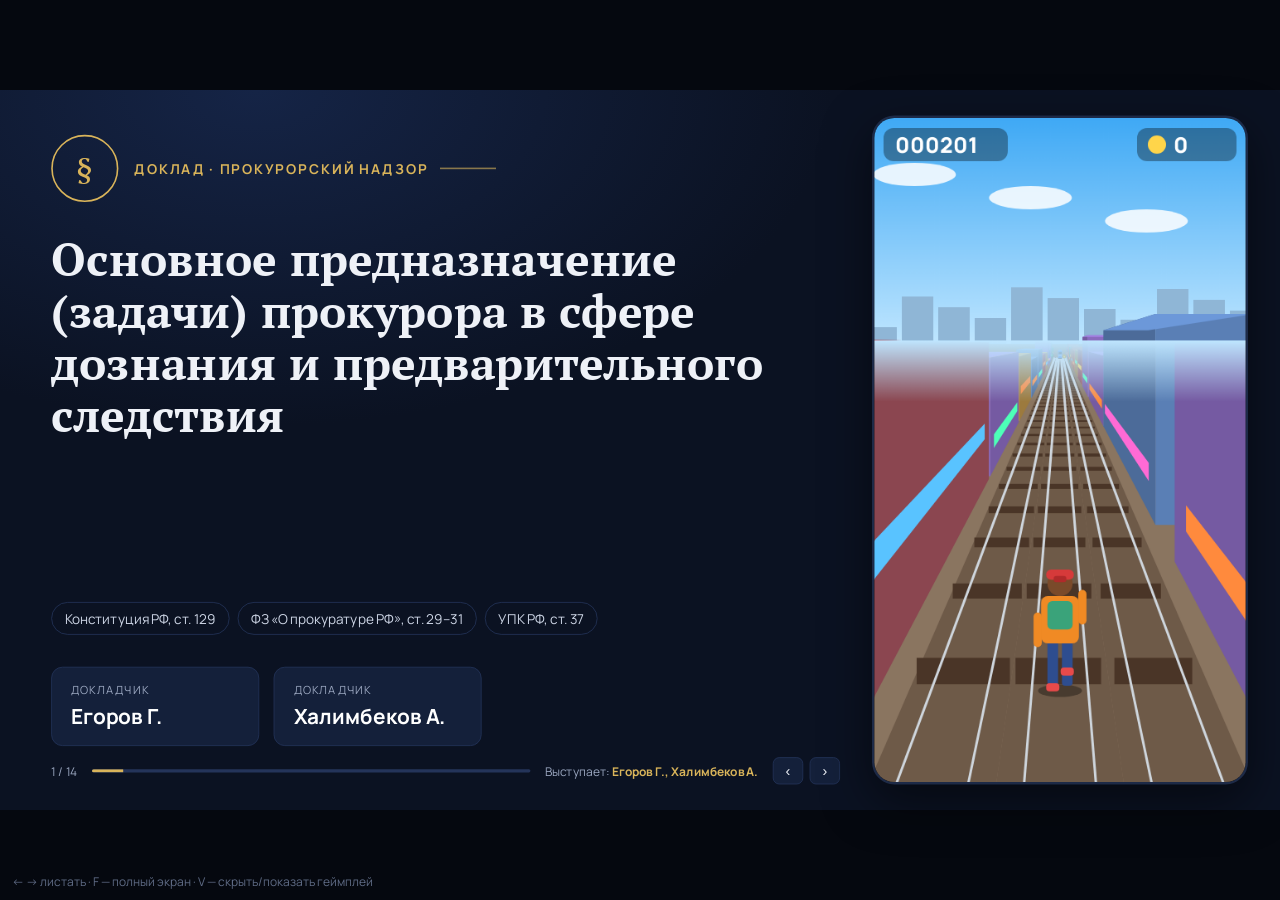
==== index.html @ 5204ffc3 "Презентация: задачи прокурора в сфере дознания и предварительного следствия 14 слайдов с непрерывной" ====
<!doctype html>
<html lang="ru">
<head>
<meta charset="utf-8">
<meta name="viewport" content="width=device-width, initial-scale=1">
<title>Прокурор в досудебном производстве</title>
<link rel="preconnect" href="https://fonts.googleapis.com">
<link rel="preconnect" href="https://fonts.gstatic.com" crossorigin>
<link href="https://fonts.googleapis.com/css2?family=Manrope:wght@400;500;600;700;800&family=PT+Serif:wght@700&display=swap" rel="stylesheet">
<style>
:root{
  --bg:#0b1222; --bg2:#101a30; --panel:#14203a; --line:#24345a;
  --text:#eef1f7; --muted:#9aa6bf; --gold:#d9b45a; --gold-soft:rgba(217,180,90,.14);
  --blue:#6b9bff; --red:#ef7a7a; --green:#6fcf97;
  --sans:"Manrope","Segoe UI",Roboto,Arial,sans-serif; --serif:"PT Serif",Georgia,serif;
}
*{box-sizing:border-box;margin:0;padding:0}
html,body{height:100%;background:#05080f;color:var(--text);font-family:var(--sans);overflow:hidden}

/* Сцена фиксированного размера 1600×900, масштабируется под экран */
#stage{position:absolute;left:50%;top:50%;width:1600px;height:900px;transform-origin:center;
  background:radial-gradient(1200px 700px at 20% 0%,#152446 0%,var(--bg) 60%);display:grid;
  grid-template-columns:1fr 470px;gap:40px;padding:32px 40px 32px 64px}
#stage.nogame{grid-template-columns:1fr 0}
#stage.nogame #gamebox{display:none}

/* ---------- Рабочая область слайда ---------- */
#deck{position:relative;min-width:0;display:flex;flex-direction:column}
.slides{position:relative;flex:1}
.slide{position:absolute;inset:0;display:flex;flex-direction:column;opacity:0;visibility:hidden;
  transform:translateY(14px);transition:opacity .35s ease,transform .35s ease,visibility .35s}
.slide.active{opacity:1;visibility:visible;transform:none}
.kicker{font-size:17px;font-weight:700;letter-spacing:.14em;text-transform:uppercase;color:var(--gold);
  display:flex;align-items:center;gap:14px;margin-top:12px}
.kicker::after{content:"";height:2px;width:70px;background:var(--gold);opacity:.6}
h1{font-family:var(--serif);font-size:48px;line-height:1.12;margin:14px 0 26px;max-width:960px}
h2{font-size:24px;font-weight:800;margin-bottom:10px}
.lead{font-size:24px;line-height:1.45;color:#d6dcea;max-width:940px}
.muted{color:var(--muted)}
b,strong{color:#fff}
.gold{color:var(--gold)}
.body{flex:1;display:flex;flex-direction:column;gap:20px;min-height:0}

ul.list{list-style:none;display:flex;flex-direction:column;gap:14px}
ul.list li{font-size:23px;line-height:1.4;padding-left:34px;position:relative}
ul.list li::before{content:"";position:absolute;left:4px;top:.55em;width:12px;height:12px;border-radius:3px;background:var(--gold);transform:rotate(45deg)}

.cards{display:grid;gap:16px}
.c2{grid-template-columns:1fr 1fr}.c3{grid-template-columns:repeat(3,1fr)}
.card{background:var(--panel);border:1px solid var(--line);border-radius:14px;padding:20px 22px;position:relative}
.card p{font-size:19px;line-height:1.42;color:#d3d9e6}
.card h2{font-size:21px;line-height:1.25;margin-bottom:8px}
.num{font-family:var(--serif);font-size:30px;color:var(--gold);line-height:1;margin-bottom:8px}
.ref{display:inline-block;font-size:14px;font-weight:700;color:var(--gold);background:var(--gold-soft);
  border-radius:6px;padding:3px 8px;margin-top:10px;letter-spacing:.02em}

.quote{border-left:4px solid var(--gold);background:linear-gradient(90deg,var(--gold-soft),transparent);
  padding:22px 28px;border-radius:0 14px 14px 0;font-size:24px;line-height:1.5;font-family:var(--serif);font-weight:700}
.quote .src{display:block;font-family:var(--sans);font-weight:600;font-size:16px;color:var(--gold);margin-top:10px}
.mark{background:rgba(217,180,90,.25);padding:0 4px;border-radius:4px}

table.cmp{width:100%;border-collapse:separate;border-spacing:0;font-size:18px;line-height:1.3}
table.cmp th{text-align:left;font-size:15px;letter-spacing:.08em;text-transform:uppercase;color:var(--muted);padding:0 14px 10px}
table.cmp td{padding:11px 14px;border-top:1px solid var(--line);vertical-align:top}
table.cmp td:first-child{font-weight:700;width:32%}
.y{color:var(--green);font-weight:800}.n{color:var(--red);font-weight:800}
.small{font-size:14px;color:var(--muted)}

.flow{display:flex;align-items:stretch;gap:10px}
.flow .step{flex:1;background:var(--panel);border:1px solid var(--line);border-radius:12px;padding:16px;font-size:18px;line-height:1.35}
.flow .arr{align-self:center;color:var(--gold);font-size:26px}

.plan{display:grid;grid-template-columns:1fr 1fr;gap:12px 28px;counter-reset:p}
.plan div{font-size:22px;padding:14px 18px;background:var(--panel);border-radius:12px;border:1px solid var(--line);display:flex;gap:14px;align-items:center}
.plan div::before{counter-increment:p;content:counter(p,decimal-leading-zero);font-family:var(--serif);color:var(--gold);font-size:24px}
.who{font-size:13px;font-weight:700;color:var(--muted);margin-left:auto;white-space:nowrap}

/* Титул */
.title-slide h1{font-size:58px;margin-top:40px}
.speakers{display:flex;gap:18px;margin-top:10px}
.speaker{background:var(--panel);border:1px solid var(--line);border-radius:14px;padding:18px 24px;min-width:260px}
.speaker span{display:block;font-size:14px;letter-spacing:.1em;text-transform:uppercase;color:var(--muted);margin-bottom:6px}
.speaker b{font-size:26px}
.chips{display:flex;flex-wrap:wrap;gap:10px}
.chip{border:1px solid var(--line);border-radius:999px;padding:8px 16px;font-size:17px;color:#cdd5e5}
.emblem{width:84px;height:84px;border-radius:50%;border:2px solid var(--gold);display:grid;place-items:center;
  font-family:var(--serif);font-size:40px;color:var(--gold)}

.split{display:grid;grid-template-columns:1fr 1fr;gap:18px}
.col-h{font-size:15px;font-weight:800;letter-spacing:.12em;text-transform:uppercase;margin-bottom:10px}

/* Нижняя панель */
.foot{display:flex;align-items:center;gap:18px;padding-top:14px;font-size:15px;color:var(--muted)}
.bar{flex:1;height:4px;background:var(--line);border-radius:4px;overflow:hidden}
.bar i{display:block;height:100%;width:0;background:var(--gold);transition:width .35s}
.nav{display:flex;gap:8px}
.nav button{width:38px;height:34px;border-radius:8px;border:1px solid var(--line);background:var(--panel);color:var(--text);font-size:18px;cursor:pointer}
.nav button:hover{border-color:var(--gold)}
.spk{color:var(--gold);font-weight:700}

/* ---------- Геймплей-колонка ---------- */
#gamebox{position:relative;border-radius:28px;overflow:hidden;background:#000;border:3px solid #1d2a47;
  box-shadow:0 20px 60px rgba(0,0,0,.5);align-self:center;width:470px;height:836px}
#gamebox canvas,#gamebox video{position:absolute;inset:0;width:100%;height:100%;object-fit:cover;display:block}
#gamebox video{display:none}
#gamebox.has-video video{display:block}
#gamebox.has-video canvas{display:none}
.gb-hint{position:absolute;left:12px;right:12px;bottom:12px;background:rgba(0,0,0,.65);color:#fff;font-size:13px;
  padding:8px 10px;border-radius:10px;opacity:0;transition:opacity .2s;pointer-events:none;text-align:center}
#gamebox:hover .gb-hint{opacity:1}
#gamebox.drag{outline:4px dashed var(--gold);outline-offset:-10px}

#help{position:fixed;left:12px;bottom:10px;font-size:12px;color:#5f6b85;font-family:var(--sans)}
@media print{#help{display:none}}
</style>
</head>
<body>
<div id="stage">
  <main id="deck">
    <div class="slides">

<!-- 1 -->
<section class="slide title-slide" data-speaker="Егоров Г., Халимбеков А.">
  <div style="display:flex;align-items:center;gap:20px;margin-top:24px">
    <div class="emblem">§</div>
    <div class="kicker" style="margin:0">Доклад · Прокурорский надзор</div>
  </div>
  <h1>Основное предназначение (задачи) прокурора в сфере дознания и предварительного следствия</h1>
  <div class="body" style="justify-content:flex-end;gap:30px">
    <div class="chips"><span class="chip">Конституция РФ, ст. 129</span><span class="chip">ФЗ «О прокуратуре РФ», ст. 29–31</span><span class="chip">УПК РФ, ст. 37</span></div>
    <div class="speakers">
      <div class="speaker"><span>Докладчик</span><b>Егоров Г.</b></div>
      <div class="speaker"><span>Докладчик</span><b>Халимбеков А.</b></div>
    </div>
  </div>
</section>

<!-- 2 -->
<section class="slide" data-speaker="Егоров Г.">
  <div class="kicker">План доклада</div>
  <h1>О чём пойдёт речь</h1>
  <div class="body">
    <div class="plan">
      <div>Правовая основа <span class="who">Егоров</span></div>
      <div>Надзор за приёмом сообщений <span class="who">Халимбеков</span></div>
      <div>Прокурор в системе УПК РФ <span class="who">Егоров</span></div>
      <div>Полномочия: дознание и следствие <span class="who">Халимбеков</span></div>
      <div>Предмет надзора <span class="who">Егоров</span></div>
      <div>Реформа 2007 года <span class="who">Халимбеков</span></div>
      <div>Основное предназначение <span class="who">Егоров</span></div>
      <div>Итоговые решения и права <span class="who">Халимбеков</span></div>
      <div>Шесть задач прокурора <span class="who">Егоров</span></div>
      <div>Дискуссия и выводы <span class="who">Халимбеков</span></div>
    </div>
  </div>
</section>

<!-- 3 -->
<section class="slide" data-speaker="Егоров Г.">
  <div class="kicker">01 · Правовая основа</div>
  <h1>На чём основана деятельность прокурора</h1>
  <div class="body">
    <div class="cards c2">
      <div class="card"><h2>Конституция РФ</h2><p>Прокуратура — единая федеральная централизованная система органов, осуществляющих надзор за исполнением законов и <b>уголовное преследование</b>.</p><span class="ref">ст. 129</span></div>
      <div class="card"><h2>ФЗ «О прокуратуре РФ»</h2><p>Надзор за исполнением законов органами, осуществляющими оперативно-розыскную деятельность, дознание и предварительное следствие.</p><span class="ref">ФЗ от 17.01.1992 № 2202-1, ст. 29–31</span></div>
      <div class="card"><h2>УПК РФ</h2><p>Статус и конкретные полномочия прокурора в досудебном производстве; публичный характер уголовного преследования.</p><span class="ref">ст. 21, 37, 146, 148, 221, 226</span></div>
      <div class="card"><h2>Приказы Генпрокурора РФ</h2><p>Организация надзора за процессуальной деятельностью органов дознания и органов предварительного следствия.</p><span class="ref">№ 826 от 28.12.2016 · № 33 от 19.01.2017</span></div>
    </div>
  </div>
</section>

<!-- 4 -->
<section class="slide" data-speaker="Егоров Г.">
  <div class="kicker">02 · Прокурор в УПК РФ</div>
  <h1>Легальное определение: две функции в одной фигуре</h1>
  <div class="body">
    <div class="quote">«Прокурор является должностным лицом, уполномоченным в пределах компетенции осуществлять от имени государства <span class="mark">уголовное преследование</span> в ходе уголовного судопроизводства, а также <span class="mark">надзор за процессуальной деятельностью</span> органов дознания и органов предварительного следствия».
      <span class="src">ч. 1 ст. 37 УПК РФ</span></div>
    <div class="cards c2">
      <div class="card"><div class="num">I</div><h2>Уголовное преследование</h2><p>Прокурор — участник со стороны обвинения (гл. 6 УПК РФ). Он отвечает за то, с каким обвинением дело придёт в суд.</p></div>
      <div class="card"><div class="num">II</div><h2>Надзор</h2><p>Прокурор проверяет законность действий и решений дознавателя и следователя и устраняет нарушения.</p></div>
    </div>
  </div>
</section>

<!-- 5 -->
<section class="slide" data-speaker="Егоров Г.">
  <div class="kicker">03 · Предмет надзора</div>
  <h1>Что именно проверяет прокурор</h1>
  <div class="body">
    <p class="lead">Статья 29 ФЗ «О прокуратуре РФ» называет четыре элемента предмета надзора:</p>
    <div class="cards c2">
      <div class="card"><div class="num">1</div><h2>Права и свободы человека</h2><p>Соблюдение прав и свобод человека и гражданина.</p></div>
      <div class="card"><div class="num">2</div><h2>Порядок разрешения сообщений</h2><p>Установленный порядок разрешения заявлений и сообщений о совершённых и готовящихся преступлениях.</p></div>
      <div class="card"><div class="num">3</div><h2>Порядок расследования</h2><p>Порядок выполнения оперативно-розыскных мероприятий и проведения расследования.</p></div>
      <div class="card"><div class="num">4</div><h2>Законность решений</h2><p>Законность решений органов, осуществляющих ОРД, дознание и предварительное следствие.</p></div>
    </div>
    <p class="small">Сами полномочия прокурора устанавливаются уголовно-процессуальным законодательством (ст. 30 ФЗ «О прокуратуре РФ»).</p>
  </div>
</section>

<!-- 6 -->
<section class="slide" data-speaker="Егоров Г.">
  <div class="kicker">04 · Основное предназначение</div>
  <h1>Зачем прокурор нужен на досудебных стадиях</h1>
  <div class="body">
    <div class="quote">Обеспечить, чтобы каждое преступление было законно выявлено и расследовано, а ни один человек не был незаконно подвергнут уголовному преследованию.
      <span class="src">вытекает из назначения уголовного судопроизводства — ст. 6 УПК РФ</span></div>
    <div class="cards c2">
      <div class="card"><h2>Защита потерпевших</h2><p>Защита прав и законных интересов лиц и организаций, потерпевших от преступлений.<br><span class="ref">п. 1 ч. 1 ст. 6</span></p></div>
      <div class="card"><h2>Защита личности</h2><p>Защита личности от незаконного и необоснованного обвинения, осуждения, ограничения прав и свобод.<br><span class="ref">п. 2 ч. 1 ст. 6</span></p></div>
    </div>
    <p class="lead" style="font-size:21px">Отказ от преследования невиновных отвечает назначению судопроизводства <b>в той же мере</b>, что и преследование виновных (ч. 2 ст. 6).</p>
  </div>
</section>

<!-- 7 -->
<section class="slide" data-speaker="Егоров Г.">
  <div class="kicker">05 · Задачи прокурора</div>
  <h1>Шесть задач прокурора в досудебном производстве</h1>
  <div class="body">
    <div class="cards c3">
      <div class="card"><div class="num">1</div><h2>Законность расследования</h2><p>Точное исполнение УПК РФ органами дознания и следствия.</p></div>
      <div class="card"><div class="num">2</div><h2>Учёт сообщений</h2><p>Ни одно сообщение о преступлении не должно быть скрыто от регистрации.</p></div>
      <div class="card"><div class="num">3</div><h2>Защита прав участников</h2><p>Потерпевшего, подозреваемого, обвиняемого, свидетеля.</p></div>
      <div class="card"><div class="num">4</div><h2>Законность решений</h2><p>Возбуждение, отказ, приостановление, прекращение дела.</p></div>
      <div class="card"><div class="num">5</div><h2>Неотвратимость ответственности</h2><p>Недопущение необоснованного прекращения и волокиты.</p></div>
      <div class="card"><div class="num">6</div><h2>Подготовка к суду</h2><p>Проверка дела и утверждение итогового обвинительного документа.</p></div>
    </div>
  </div>
</section>

<!-- 8 -->
<section class="slide" data-speaker="Халимбеков А.">
  <div class="kicker">06 · Стадия возбуждения дела</div>
  <h1>Надзор за приёмом, регистрацией и разрешением сообщений</h1>
  <div class="body">
    <div class="flow">
      <div class="step"><b>Сообщение</b><br>заявление, явка с повинной, рапорт<br><span class="ref">ст. 140–143</span></div><div class="arr">→</div>
      <div class="step"><b>Регистрация и проверка</b><br>3 суток, до 10 или 30 суток<br><span class="ref">ст. 144</span></div><div class="arr">→</div>
      <div class="step"><b>Решение</b><br>возбудить дело или отказать<br><span class="ref">ст. 145–148</span></div>
    </div>
    <div class="cards c3">
      <div class="card"><h2>Проверка учёта</h2><p>Проверять исполнение закона при приёме, регистрации и разрешении сообщений.</p><span class="ref">п. 1 ч. 2 ст. 37</span></div>
      <div class="card"><h2>Отмена отказа</h2><p>Отменить незаконное постановление об отказе в возбуждении дела — не позднее 5 суток.</p><span class="ref">ч. 6 ст. 148</span></div>
      <div class="card"><h2>Отмена возбуждения</h2><p>Отменить незаконное постановление о возбуждении дела — не позднее 24 часов.</p><span class="ref">ч. 4 ст. 146</span></div>
    </div>
    <p class="small">Выявив нарушение уголовного закона, прокурор выносит мотивированное постановление о направлении материалов для решения вопроса об уголовном преследовании (п. 2 ч. 2 ст. 37).</p>
  </div>
</section>

<!-- 9 -->
<section class="slide" data-speaker="Халимбеков А.">
  <div class="kicker">07 · Полномочия</div>
  <h1>Дознание и следствие: разный объём власти прокурора</h1>
  <div class="body">
    <table class="cmp">
      <thead><tr><th>Полномочие прокурора</th><th>Дознаватель</th><th>Следователь</th></tr></thead>
      <tbody>
        <tr><td>Письменные указания о ходе расследования</td><td><span class="y">Да</span> · п. 4 ч. 2 ст. 37</td><td><span class="n">Нет</span> · даёт руководитель СО (ст. 39)</td></tr>
        <tr><td>Согласие на ходатайство в суд</td><td><span class="y">Да</span> · п. 5 ч. 2 ст. 37</td><td><span class="n">Нет</span> · согласие руководителя СО</td></tr>
        <tr><td>Продление срока расследования</td><td><span class="y">Да</span> · ч. 3 ст. 223</td><td><span class="n">Нет</span> · руководитель СО (ст. 162)</td></tr>
        <tr><td>Отмена незаконных постановлений</td><td><span class="y">Любых</span> · п. 6 ч. 2 ст. 37</td><td><span class="gold">Частично</span> · отказ, приостановление, прекращение (п. 5.1), возбуждение (ч. 4 ст. 146)</td></tr>
        <tr><td>Отвод и отстранение</td><td><span class="y">Да</span> · п. 9–10 ч. 2 ст. 37</td><td><span class="n">Нет</span></td></tr>
        <tr><td>Требование устранить нарушения</td><td><span class="y">Да</span> · п. 3 ч. 2 ст. 37</td><td><span class="y">Да</span> · п. 3 ч. 2 ст. 37</td></tr>
        <tr><td>Утверждение итогового документа</td><td><span class="y">Обвинительный акт / постановление</span></td><td><span class="y">Обвинительное заключение</span></td></tr>
      </tbody>
    </table>
    <p class="small">Дознание: процессуальное руководство и надзор. Следствие: только надзор, процессуальный контроль ведёт руководитель следственного органа.</p>
  </div>
</section>

<!-- 10 -->
<section class="slide" data-speaker="Халимбеков А.">
  <div class="kicker">08 · Реформа 2007 года</div>
  <h1>Как изменилась роль прокурора в следствии</h1>
  <div class="body">
    <div class="split">
      <div class="card"><div class="col-h muted">До 07.09.2007</div>
        <ul class="list"><li>Давал следователю обязательные указания</li><li>Давал согласие на возбуждение дела</li><li>Продлевал сроки следствия</li><li>Отменял любые постановления следователя</li></ul></div>
      <div class="card" style="border-color:var(--gold)"><div class="col-h gold">После реформы</div>
        <ul class="list"><li>Процессуальный контроль передан руководителю следственного органа</li><li>У прокурора остаются надзор и требования</li><li>Сохранены утверждение обвинительного заключения и направление дела в суд</li></ul></div>
    </div>
    <div class="card"><p><b>ФЗ от 05.06.2007 № 87-ФЗ</b> разделил надзор и процессуальный контроль. Если следователь не согласен с требованием, прокурор обращается к вышестоящему руководителю СО, затем к Председателю СК России, чьё решение окончательно (ч. 6 ст. 37 УПК РФ).</p></div>
  </div>
</section>

<!-- 11 -->
<section class="slide" data-speaker="Халимбеков А.">
  <div class="kicker">09 · Итог расследования и права</div>
  <h1>Последнее слово до суда за прокурором</h1>
  <div class="body">
    <div class="cards c2">
      <div class="card"><h2>Обвинительное заключение</h2><p>В течение 10 суток утвердить и направить в суд, вернуть следователю или передать вышестоящему прокурору.</p><span class="ref">ст. 221</span></div>
      <div class="card"><h2>Обвинительный акт</h2><p>В течение 2 суток утвердить, вернуть на доследование, прекратить дело или направить для предварительного следствия.</p><span class="ref">ст. 226</span></div>
      <div class="card"><h2>Жалобы участников</h2><p>Рассмотреть жалобу на действия дознавателя или следователя в течение 3 суток, в исключительных случаях до 10.</p><span class="ref">ст. 124</span></div>
      <div class="card"><h2>Незаконное задержание</h2><p>Немедленно освободить незаконно задержанного или содержащегося под стражей сверх срока.</p><span class="ref">ч. 2 ст. 10</span></div>
    </div>
  </div>
</section>

<!-- 12 -->
<section class="slide" data-speaker="Халимбеков А.">
  <div class="kicker">10 · Дискуссия</div>
  <h1>Факты закона и их интерпретации</h1>
  <div class="body">
    <div class="split">
      <div class="card"><div class="col-h" style="color:var(--green)">Установлено нормой</div>
        <ul class="list" style="gap:10px"><li style="font-size:19px">Прокурор совмещает преследование и надзор (ч. 1 ст. 37)</li><li style="font-size:19px">Указаний следователю прокурор не даёт</li><li style="font-size:19px">Без прокурора дело в суд не попадёт (ст. 221, 226)</li><li style="font-size:19px">Прокурор поддерживает обвинение в суде (ст. 246)</li></ul></div>
      <div class="card"><div class="col-h" style="color:var(--blue)">Толкования в доктрине</div>
        <ul class="list" style="gap:10px"><li style="font-size:19px">Прокурор — «руководитель уголовного преследования»</li><li style="font-size:19px">Прокурор — только надзорный орган</li><li style="font-size:19px">Нужно вернуть прокурору процессуальное руководство следствием</li></ul></div>
    </div>
    <div class="quote" style="font-size:21px">Вывод из самих норм: прокурор — единственный участник, который отвечает и за законность всего досудебного производства, и за обвинение, которое он затем поддерживает в суде.</div>
  </div>
</section>

<!-- 13 -->
<section class="slide" data-speaker="Халимбеков А.">
  <div class="kicker">11 · Выводы</div>
  <h1>Главное</h1>
  <div class="body">
    <ul class="list">
      <li>Предназначение прокурора — <b>гарантировать законность</b> досудебного производства и реализовать назначение судопроизводства (ст. 6 УПК РФ).</li>
      <li>Он осуществляет две функции: <b>надзор</b> и <b>уголовное преследование</b> (ч. 1 ст. 37 УПК РФ).</li>
      <li>В дознании прокурор сохраняет <b>процессуальное руководство</b>, в следствии — только надзор.</li>
      <li>Ключевые рычаги: отмена незаконных решений, требования об устранении нарушений, <b>утверждение обвинительного документа</b>.</li>
      <li>Прокурор защищает обе стороны: и потерпевшего, и лицо, которое преследуется незаконно.</li>
    </ul>
  </div>
</section>

<!-- 14 -->
<section class="slide" data-speaker="Егоров Г., Халимбеков А.">
  <div class="kicker">Спасибо за внимание</div>
  <h1>Вопросы?</h1>
  <div class="body">
    <div class="card"><h2>Источники</h2>
      <ul class="list" style="gap:8px">
        <li style="font-size:18px">Конституция Российской Федерации, ст. 129</li>
        <li style="font-size:18px">Федеральный закон от 17.01.1992 № 2202-1 «О прокуратуре Российской Федерации»</li>
        <li style="font-size:18px">Уголовно-процессуальный кодекс Российской Федерации от 18.12.2001 № 174-ФЗ</li>
        <li style="font-size:18px">Федеральный закон от 05.06.2007 № 87-ФЗ</li>
        <li style="font-size:18px">Приказ Генпрокуратуры России от 28.12.2016 № 826 (органы дознания)</li>
        <li style="font-size:18px">Приказ Генпрокуратуры России от 19.01.2017 № 33 (органы предварительного следствия)</li>
      </ul>
    </div>
    <div class="speakers"><div class="speaker"><span>Докладчик</span><b>Егоров Г.</b></div><div class="speaker"><span>Докладчик</span><b>Халимбеков А.</b></div></div>
  </div>
</section>

    </div>
    <div class="foot">
      <span id="num">1 / 14</span>
      <div class="bar"><i id="bar"></i></div>
      <span>Выступает: <span class="spk" id="spk"></span></span>
      <div class="nav"><button id="prev" aria-label="Назад">‹</button><button id="next" aria-label="Вперёд">›</button></div>
    </div>
  </main>

  <aside id="gamebox" title="Перетащите сюда видеофайл, чтобы заменить анимацию">
    <canvas id="game" width="450" height="800"></canvas>
    <video id="gv" muted loop playsinline autoplay preload="auto"></video>
    <div class="gb-hint">Перетащите сюда свой видеофайл с геймплеем или положите его в media/gameplay.mp4</div>
  </aside>
</div>
<div id="help">← → листать · F — полный экран · V — скрыть/показать геймплей</div>

<script>
/* ================= Слайды ================= */
(function(){
  const stage=document.getElementById('stage');
  const slides=[...document.querySelectorAll('.slide')];
  let cur=0;
  function fit(){
    const s=Math.min(innerWidth/1600,innerHeight/900);
    stage.style.transform=`translate(-50%,-50%) scale(${s})`;
  }
  function show(i){
    cur=Math.max(0,Math.min(slides.length-1,i));
    slides.forEach((s,k)=>s.classList.toggle('active',k===cur));
    document.getElementById('num').textContent=`${cur+1} / ${slides.length}`;
    document.getElementById('bar').style.width=`${(cur+1)/slides.length*100}%`;
    document.getElementById('spk').textContent=slides[cur].dataset.speaker||'';
    try{history.replaceState(null,'','#'+(cur+1))}catch(e){}
  }
  addEventListener('resize',fit);fit();
  addEventListener('keydown',e=>{
    const k=e.key;
    if(['ArrowRight','PageDown',' ','Enter'].includes(k)){e.preventDefault();show(cur+1)}
    else if(['ArrowLeft','PageUp','Backspace'].includes(k)){e.preventDefault();show(cur-1)}
    else if(k==='Home')show(0);else if(k==='End')show(slides.length-1);
    else if(k==='f'||k==='F'||k==='а'||k==='А'){document.fullscreenElement?document.exitFullscreen():document.documentElement.requestFullscreen().catch(()=>{})}
    else if(k==='v'||k==='V'||k==='м'||k==='М'){stage.classList.toggle('nogame')}
  });
  document.getElementById('prev').onclick=()=>show(cur-1);
  document.getElementById('next').onclick=()=>show(cur+1);
  show((parseInt(location.hash.slice(1))||1)-1);
})();

/* ================= Видео: свой файл, если есть ================= */
(function(){
  const box=document.getElementById('gamebox'),v=document.getElementById('gv');
  function use(src){v.src=src;v.load();}
  v.addEventListener('loadeddata',()=>{box.classList.add('has-video');v.play().catch(()=>{})});
  v.addEventListener('error',()=>box.classList.remove('has-video'));
  use('media/gameplay.mp4');
  addEventListener('dragover',e=>{e.preventDefault();box.classList.add('drag')});
  addEventListener('dragleave',()=>box.classList.remove('drag'));
  addEventListener('drop',e=>{
    e.preventDefault();box.classList.remove('drag');
    const f=[...e.dataTransfer.files].find(f=>f.type.startsWith('video/'));
    if(f)use(URL.createObjectURL(f));
  });
})();

/* ================= Процедурный раннер (замена видеоряду) ================= */
(function(){
  const cv=document.getElementById('game'),ctx=cv.getContext('2d');
  const W=cv.width,H=cv.height,HOR=H*0.34,CX=W/2,F=266,Z0=3.5,CAMH=5.5,L=1.6,FAR=85;
  let camX=0;
  const P=(x,y,z)=>{const s=F/(z+Z0);return{x:CX+(x-camX)*s,y:HOR+(CAMH-y)*s,s}};
  const rnd=(a,b)=>a+Math.random()*(b-a), pick=a=>a[Math.floor(Math.random()*a.length)];

  let speed=15,dist=0,coins=0,t=0,spawnAcc=0;
  const objs=[]; const side=[]; const pops=[];
  const pl={lane:0,x:0,y:0,vy:0};

  const WALLS=['#c46a4a','#8a6bbf','#4f8f7a','#b8904a','#5a7fb5','#a4535f'];
  const TAG=['#ffd23f','#ff6ad5','#4dffb8','#59c3ff','#ff8a3d'];
  function addSide(sd,z){side.push({sd,z,len:rnd(5,9),h:rnd(3,7),c:pick(WALLS),g:pick(TAG),gy:rnd(.8,2)})}
  for(const sd of[-1,1]){let z=-3;while(z<FAR+10){addSide(sd,z);z=side[side.length-1].z+side[side.length-1].len+rnd(0,1.5)}}

  function occupied(i,z){return objs.some(o=>o.type==='train'&&o.lane===i&&o.z+o.len>z)}
  function spawnRow(){
    const lanes=[-1,0,1];
    const free=lanes.filter(i=>!occupied(i,FAR-4));
    const n=Math.min(free.length-1,Math.random()<.2?0:Math.random()<.55?1:2);
    const sh=free.sort(()=>Math.random()-.5);
    for(let k=0;k<n;k++){
      const lane=sh[k];
      objs.push({type:'train',lane,z:FAR,len:rnd(9,16),c:pick(['#2f6fd6','#d64545','#e3a21a','#3aa37a']),moving:Math.random()<.3});
    }
    const rest=sh.slice(n);
    const r=pick(rest);
    if(Math.random()<.45){objs.push({type:'barrier',lane:r,z:FAR+2});
      for(let k=0;k<5;k++)objs.push({type:'coin',lane:r,z:FAR+k*1.3,y:.6+Math.sin(k/4*Math.PI)*1.4});}
    else{const r2=pick(rest);for(let k=0;k<6;k++)objs.push({type:'coin',lane:r2,z:FAR+k*1.5,y:.6})}
  }

  function blocked(lane,from,to){return objs.some(o=>o.type==='train'&&o.lane===lane&&o.z<to&&o.z+o.len>from)}
  function think(){
    if(blocked(pl.lane,-1,13)){
      const opts=[-1,0,1].filter(i=>i!==pl.lane).sort((a,b)=>Math.abs(a-pl.lane)-Math.abs(b-pl.lane));
      let best=opts.find(i=>!blocked(i,-1.5,15));
      if(best===undefined){let far=-1;for(const i of opts){const nz=Math.min(...objs.filter(o=>o.type==='train'&&o.lane===i&&o.z+o.len>0).map(o=>o.z),999);if(nz>far){far=nz;best=i}}}
      pl.lane=best;
    } else if(Math.random()<.02){
      const c=objs.find(o=>o.type==='coin'&&o.z>3&&o.z<12&&o.lane!==pl.lane&&Math.abs(o.lane-pl.lane)===1);
      if(c&&!blocked(c.lane,-1.5,15))pl.lane=c.lane;
    }
    if(pl.y===0&&objs.some(o=>o.type==='barrier'&&o.lane===pl.lane&&o.z>0&&o.z<2.4))pl.vy=10.5;
  }

  function quad(a,b,c,d,fill){ctx.fillStyle=fill;ctx.beginPath();ctx.moveTo(a.x,a.y);ctx.lineTo(b.x,b.y);ctx.lineTo(c.x,c.y);ctx.lineTo(d.x,d.y);ctx.closePath();ctx.fill()}
  function shade(hex,k){const n=parseInt(hex.slice(1),16);let r=n>>16,g=n>>8&255,b=n&255;r=Math.min(255,r*k)|0;g=Math.min(255,g*k)|0;b=Math.min(255,b*k)|0;return`rgb(${r},${g},${b})`}
  function rr(x,y,w,h,r,fill){ctx.fillStyle=fill;ctx.beginPath();if(ctx.roundRect)ctx.roundRect(x,y,w,h,r);else ctx.rect(x,y,w,h);ctx.fill()}

  function drawSide(b){
    const x=b.sd*2.9, z1=Math.max(b.z,-2.8), z2=b.z+b.len; if(z2<-2.8)return;
    quad(P(x,0,z1),P(x,b.h,z1),P(x,b.h,z2),P(x,0,z2),shade(b.c,.85));
    // граффити-полоса
    quad(P(x,b.gy,z1+.5),P(x,b.gy+.6,z1+.5),P(x,b.gy+.6,z2-.5),P(x,b.gy,z2-.5),b.g);
    if(b.z>-2.8){quad(P(x,0,b.z),P(x,b.h,b.z),P(x+b.sd*3,b.h,b.z),P(x+b.sd*3,0,b.z),b.c)}
    quad(P(x,b.h,z1),P(x+b.sd*3,b.h,z1),P(x+b.sd*3,b.h,z2),P(x,b.h,z2),shade(b.c,1.2));
  }
  function drawTrain(o){
    const x=o.lane*L,w=.72,h=2.8,z1=Math.max(o.z,-2.8),z2=o.z+o.len;
    if(x+w-camX<-.05)quad(P(x+w,0,z1),P(x+w,h,z1),P(x+w,h,z2),P(x+w,0,z2),shade(o.c,.7));
    if(x-w-camX>.05)quad(P(x-w,0,z1),P(x-w,h,z1),P(x-w,h,z2),P(x-w,0,z2),shade(o.c,.7));
    quad(P(x-w,h,z1),P(x+w,h,z1),P(x+w,h,z2),P(x-w,h,z2),shade(o.c,1.25));
    if(o.z>-2.8){
      const a=P(x-w,0,o.z),b=P(x+w,h,o.z),fw=b.x-a.x,fh=a.y-b.y;
      rr(a.x,b.y,fw,fh,fw*.08,o.c);
      rr(a.x+fw*.1,b.y+fh*.1,fw*.8,fh*.3,fw*.05,'#1b2a44');
      ctx.fillStyle='rgba(255,255,255,.25)';ctx.fillRect(a.x+fw*.14,b.y+fh*.12,fw*.18,fh*.26);
      ctx.fillStyle='#f4f4f4';ctx.fillRect(a.x,b.y+fh*.52,fw,fh*.07);
      ctx.fillStyle='#ffe98a';for(const k of[.18,.82]){ctx.beginPath();ctx.arc(a.x+fw*k,b.y+fh*.72,fw*.07,0,7);ctx.fill()}
      ctx.fillStyle='#222';ctx.fillRect(a.x+fw*.05,b.y+fh*.9,fw*.9,fh*.1);
    }
  }
  function drawBarrier(o){
    if(o.z<-2.8)return;
    const x=o.lane*L,a=P(x-.7,0,o.z),b=P(x+.7,1,o.z),fw=b.x-a.x,fh=a.y-b.y;
    ctx.fillStyle='#5b5b5b';ctx.fillRect(a.x+fw*.08,b.y,fw*.08,fh);ctx.fillRect(a.x+fw*.84,b.y,fw*.08,fh);
    for(let k=0;k<6;k++){ctx.fillStyle=k%2?'#fff':'#e23b3b';ctx.fillRect(a.x+fw*k/6,b.y+fh*.1,fw/6+1,fh*.35)}
  }
  function drawCoin(o){
    if(o.z<-2.8)return;
    const p=P(o.lane*L,o.y,o.z),r=.28*p.s,sq=Math.abs(Math.cos(t*4+o.z));
    ctx.fillStyle='#b8860b';ctx.beginPath();ctx.ellipse(p.x,p.y,r*Math.max(.15,sq)+1,r+1,0,0,7);ctx.fill();
    ctx.fillStyle='#ffd54a';ctx.beginPath();ctx.ellipse(p.x,p.y,r*Math.max(.12,sq),r,0,0,7);ctx.fill();
  }
  function drawPlayer(){
    const g=P(pl.x,0,0),p=P(pl.x,pl.y,0),s=p.s;
    ctx.fillStyle='rgba(0,0,0,.35)';ctx.beginPath();ctx.ellipse(g.x,g.y,s*.35/(1+pl.y*.4),s*.1/(1+pl.y*.4),0,0,7);ctx.fill();
    const ph=t*13,air=pl.y>0.05,l1=air?.15:Math.max(0,Math.sin(ph))*.25,l2=air?.05:Math.max(0,-Math.sin(ph))*.25;
    const X=p.x,Y=p.y,u=s;
    // ноги
    rr(X-.2*u,Y-(.8-l1)*u-l1*u,.17*u,.72*u,4,'#2e4d8f');rr(X+.03*u,Y-(.8-l2)*u-l2*u,.17*u,.72*u,4,'#2e4d8f');
    rr(X-.22*u,Y-(.12+l1)*u,.21*u,.13*u,4,'#e84a4a');rr(X+.01*u,Y-(.12+l2)*u,.21*u,.13*u,4,'#e84a4a');
    // руки
    const a1=air?.3:Math.sin(ph)*.18,a2=air?.3:-Math.sin(ph)*.18;
    rr(X-.42*u,Y-(1.42+a1)*u,.13*u,.55*u,5,'#f08a24');rr(X+.29*u,Y-(1.42+a2)*u,.13*u,.55*u,5,'#f08a24');
    // туловище, рюкзак
    rr(X-.3*u,Y-1.5*u,.6*u,.75*u,8,'#f08a24');
    rr(X-.2*u,Y-1.42*u,.4*u,.45*u,6,'#3aa37a');
    // голова, кепка
    ctx.fillStyle='#7a4a2a';ctx.beginPath();ctx.arc(X,Y-1.7*u,.2*u,0,7);ctx.fill();
    rr(X-.22*u,Y-1.92*u,.44*u,.16*u,6,'#d63a3a');rr(X-.1*u,Y-1.82*u,.2*u,.1*u,3,'#b02a2a');
  }

  function frame(dt){
    t+=dt; speed=Math.min(26,speed+dt*.12); const d=speed*dt; dist+=d;
    spawnAcc+=d; if(spawnAcc>15){spawnAcc=0;spawnRow()}
    for(const o of objs){o.z-=d+(o.moving&&o.type==='train'?d*.35:0)}
    for(const b of side)b.z-=d;
    for(let i=objs.length-1;i>=0;i--){const o=objs[i];
      if(o.type==='coin'&&o.lane===pl.lane&&Math.abs(o.z)<.6&&Math.abs(o.y-pl.y-.6)<1.2){coins++;pops.push({x:o.lane*L,t:0});objs.splice(i,1);continue}
      if(o.z+(o.len||0)<-4)objs.splice(i,1)}
    for(const sd of[-1,1]){const list=side.filter(b=>b.sd===sd);const last=list.reduce((m,b)=>b.z+b.len>m.z+m.len?b:m,list[0]);if(last.z+last.len<FAR+8)addSide(sd,last.z+last.len+rnd(0,1.5))}
    for(let i=side.length-1;i>=0;i--)if(side[i].z+side[i].len<-4)side.splice(i,1);
    think();
    pl.x+=(pl.lane*L-pl.x)*Math.min(1,dt*13);
    if(pl.vy||pl.y>0){pl.vy-=30*dt;pl.y+=pl.vy*dt;if(pl.y<=0){pl.y=0;pl.vy=0}}
    camX=pl.x*.55;

    // небо
    let gr=ctx.createLinearGradient(0,0,0,HOR);gr.addColorStop(0,'#3fa9f5');gr.addColorStop(1,'#bfe6ff');
    ctx.fillStyle=gr;ctx.fillRect(0,0,W,HOR+2);
    ctx.fillStyle='rgba(255,255,255,.85)';for(let k=0;k<4;k++){const cx=((k*140-t*8)%(W+160)+W+160)%(W+160)-80;ctx.beginPath();ctx.ellipse(cx,40+k*28,50,14,0,0,7);ctx.fill()}
    ctx.fillStyle='#8fb6d6';for(let k=0;k<12;k++){const bw=44,bh=20+((k*37)%50);ctx.fillRect(k*bw-10,HOR-bh,bw-6,bh+2)}
    // земля
    ctx.fillStyle='#8a7560';ctx.fillRect(0,HOR,W,H-HOR);
    for(const i of[-1,0,1]){const x=i*L;quad(P(x-.8,0,-2.8),P(x+.8,0,-2.8),P(x+.8,0,FAR),P(x-.8,0,FAR),'#6e5a48')}
    // шпалы
    const sp=1.2,off=dist%sp;ctx.fillStyle='#4a3527';
    for(let z=FAR-off;z>-2.8;z-=sp)for(const i of[-1,0,1]){const x=i*L;const a=P(x-.72,0,z),b=P(x+.72,0,z+.3);ctx.fillRect(a.x,b.y,b.x-a.x,Math.max(1,a.y-b.y))}
    // рельсы
    ctx.strokeStyle='#cfd6dd';for(const i of[-1,0,1])for(const r of[-.45,.45]){const a=P(i*L+r,0,-2.8),b=P(i*L+r,0,FAR);ctx.lineWidth=3;ctx.beginPath();ctx.moveTo(a.x,a.y);ctx.lineTo(b.x,b.y);ctx.stroke()}
    // стены
    [...side].sort((a,b)=>b.z-a.z).forEach(drawSide);
    // объекты + игрок
    const all=[...objs].sort((a,b)=>b.z-a.z);let drawn=false;
    for(const o of all){ if(!drawn&&o.z<0){drawPlayer();drawn=true}
      if(o.type==='train')drawTrain(o);else if(o.type==='barrier')drawBarrier(o);else drawCoin(o)}
    if(!drawn)drawPlayer();
    // дымка
    gr=ctx.createLinearGradient(0,HOR-4,0,HOR+70);gr.addColorStop(0,'rgba(191,230,255,1)');gr.addColorStop(1,'rgba(191,230,255,0)');
    ctx.fillStyle=gr;ctx.fillRect(0,HOR-4,W,74);
    // всплывашки
    for(let i=pops.length-1;i>=0;i--){const q=pops[i];q.t+=dt;const p=P(q.x,2.2+q.t*3,0);ctx.globalAlpha=Math.max(0,1-q.t*2);ctx.fillStyle='#ffd54a';ctx.font='bold 24px Manrope,Arial';ctx.textAlign='center';ctx.fillText('+1',p.x,p.y);ctx.globalAlpha=1;if(q.t>.5)pops.splice(i,1)}
    // HUD
    ctx.textAlign='left';ctx.font='800 26px Manrope,Arial';
    rr(12,12,150,40,12,'rgba(0,0,0,.35)');ctx.fillStyle='#fff';ctx.fillText(String(Math.floor(dist*10)).padStart(6,'0'),26,42);
    rr(W-132,12,120,40,12,'rgba(0,0,0,.35)');ctx.fillStyle='#ffd54a';ctx.beginPath();ctx.arc(W-108,32,11,0,7);ctx.fill();
    ctx.fillStyle='#fff';ctx.fillText(coins,W-88,42);
  }
  let last=performance.now();
  function loop(now){const dt=Math.min(.05,(now-last)/1000);last=now;try{frame(dt)}catch(e){console.warn(e)}requestAnimationFrame(loop)}
  requestAnimationFrame(loop);
})();
</script>
</body>
</html>
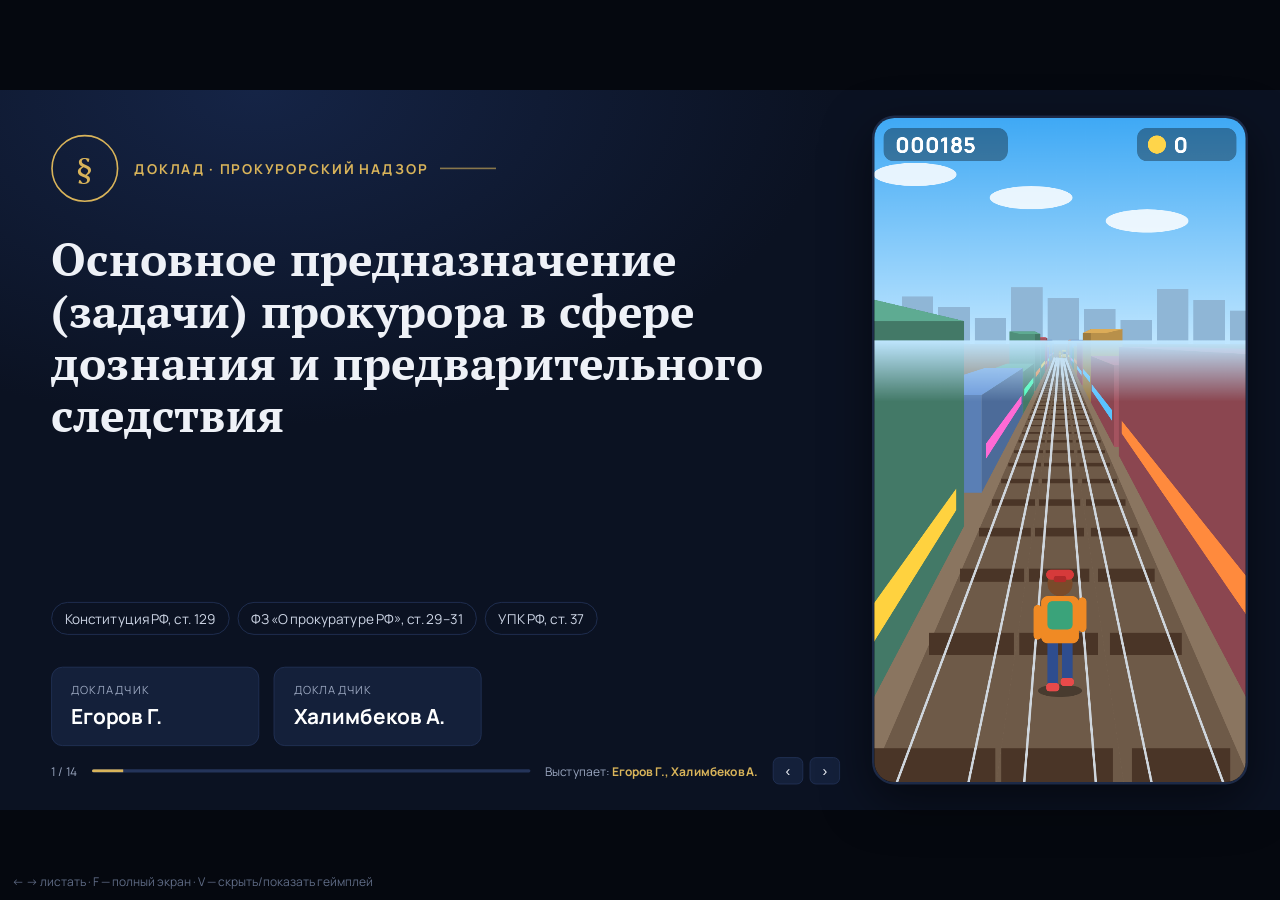
==== commit fa9935f1: "Готовая презентация PowerPoint с видео геймплея на каждом слайде - записано видео раннера (2 мин, 54" ====
--- a/index.html
+++ b/index.html
@@ -416,7 +416,8 @@
 /* ================= Процедурный раннер (замена видеоряду) ================= */
 (function(){
   const cv=document.getElementById('game'),ctx=cv.getContext('2d');
-  const W=cv.width,H=cv.height,HOR=H*0.34,CX=W/2,F=266,Z0=3.5,CAMH=5.5,L=1.6,FAR=85;
+  const K=2;cv.width=450*K;cv.height=800*K;
+  const W=450,H=800,HOR=H*0.34,CX=W/2,F=266,Z0=3.5,CAMH=5.5,L=1.6,FAR=85;
   let camX=0;
   const P=(x,y,z)=>{const s=F/(z+Z0);return{x:CX+(x-camX)*s,y:HOR+(CAMH-y)*s,s}};
   const rnd=(a,b)=>a+Math.random()*(b-a), pick=a=>a[Math.floor(Math.random()*a.length)];
@@ -452,8 +453,8 @@
     if(blocked(pl.lane,-1,13)){
       const opts=[-1,0,1].filter(i=>i!==pl.lane).sort((a,b)=>Math.abs(a-pl.lane)-Math.abs(b-pl.lane));
       let best=opts.find(i=>!blocked(i,-1.5,15));
-      if(best===undefined){let far=-1;for(const i of opts){const nz=Math.min(...objs.filter(o=>o.type==='train'&&o.lane===i&&o.z+o.len>0).map(o=>o.z),999);if(nz>far){far=nz;best=i}}}
-      pl.lane=best;
+      if(best===undefined){best=opts[0];let far=-Infinity;for(const i of opts){const nz=Math.min(...objs.filter(o=>o.type==='train'&&o.lane===i&&o.z+o.len>0).map(o=>o.z),999);if(nz>far){far=nz;best=i}}}
+      if(best!==undefined)pl.lane=best;
     } else if(Math.random()<.02){
       const c=objs.find(o=>o.type==='coin'&&o.z>3&&o.z<12&&o.lane!==pl.lane&&Math.abs(o.lane-pl.lane)===1);
       if(c&&!blocked(c.lane,-1.5,15))pl.lane=c.lane;
@@ -520,7 +521,8 @@
   }
 
   function frame(dt){
-    t+=dt; speed=Math.min(26,speed+dt*.12); const d=speed*dt; dist+=d;
+    ctx.setTransform(K,0,0,K,0,0);
+    t+=dt; speed=Math.min(21,speed+dt*.1); const d=speed*dt; dist+=d;
     spawnAcc+=d; if(spawnAcc>15){spawnAcc=0;spawnRow()}
     for(const o of objs){o.z-=d+(o.moving&&o.type==='train'?d*.35:0)}
     for(const b of side)b.z-=d;
@@ -565,6 +567,8 @@
     rr(W-132,12,120,40,12,'rgba(0,0,0,.35)');ctx.fillStyle='#ffd54a';ctx.beginPath();ctx.arc(W-108,32,11,0,7);ctx.fill();
     ctx.fillStyle='#fff';ctx.fillText(coins,W-88,42);
   }
+  // ?render — покадровый режим для записи видео (window.__step)
+  if(location.search.includes('render')){window.__step=dt=>{try{frame(dt)}catch(e){console.warn(e)}};return}
   let last=performance.now();
   function loop(now){const dt=Math.min(.05,(now-last)/1000);last=now;try{frame(dt)}catch(e){console.warn(e)}requestAnimationFrame(loop)}
   requestAnimationFrame(loop);
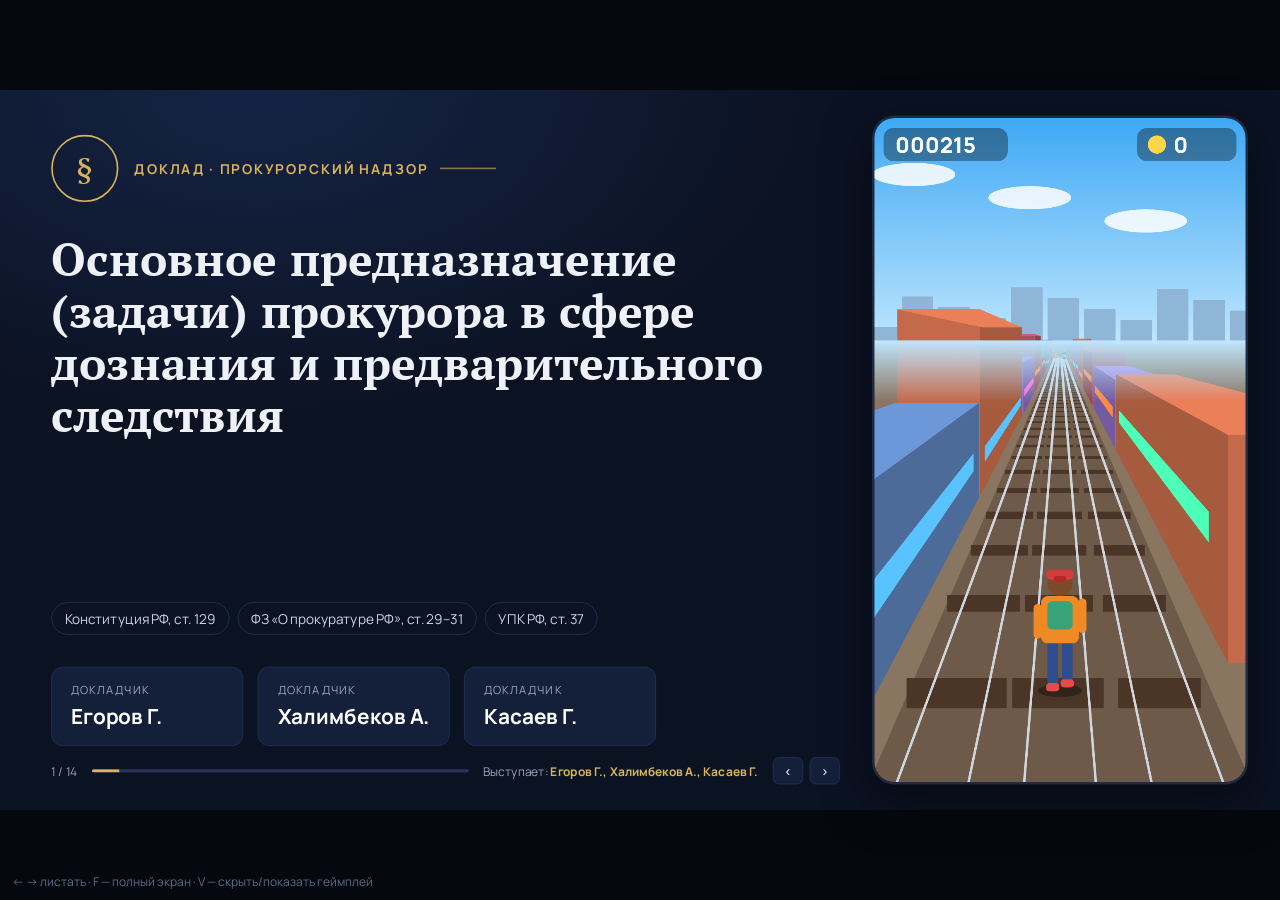
==== commit 26dab9e7: "Третий докладчик Касаев Г., 3D-сцена раннера для видеоряда - слайды и текст доклада разделены на трё" ====
--- a/index.html
+++ b/index.html
@@ -70,7 +70,7 @@
 .flow .step{flex:1;background:var(--panel);border:1px solid var(--line);border-radius:12px;padding:16px;font-size:18px;line-height:1.35}
 .flow .arr{align-self:center;color:var(--gold);font-size:26px}
 
-.plan{display:grid;grid-template-columns:1fr 1fr;gap:12px 28px;counter-reset:p}
+.plan{display:grid;grid-template-columns:1fr 1fr;grid-template-rows:repeat(5,auto);grid-auto-flow:column;gap:12px 28px;counter-reset:p}
 .plan div{font-size:22px;padding:14px 18px;background:var(--panel);border-radius:12px;border:1px solid var(--line);display:flex;gap:14px;align-items:center}
 .plan div::before{counter-increment:p;content:counter(p,decimal-leading-zero);font-family:var(--serif);color:var(--gold);font-size:24px}
 .who{font-size:13px;font-weight:700;color:var(--muted);margin-left:auto;white-space:nowrap}
@@ -78,7 +78,7 @@
 /* Титул */
 .title-slide h1{font-size:58px;margin-top:40px}
 .speakers{display:flex;gap:18px;margin-top:10px}
-.speaker{background:var(--panel);border:1px solid var(--line);border-radius:14px;padding:18px 24px;min-width:260px}
+.speaker{background:var(--panel);border:1px solid var(--line);border-radius:14px;padding:18px 24px;min-width:240px}
 .speaker span{display:block;font-size:14px;letter-spacing:.1em;text-transform:uppercase;color:var(--muted);margin-bottom:6px}
 .speaker b{font-size:26px}
 .chips{display:flex;flex-wrap:wrap;gap:10px}
@@ -120,7 +120,7 @@
     <div class="slides">
 
 <!-- 1 -->
-<section class="slide title-slide" data-speaker="Егоров Г., Халимбеков А.">
+<section class="slide title-slide" data-speaker="Егоров Г., Халимбеков А., Касаев Г.">
   <div style="display:flex;align-items:center;gap:20px;margin-top:24px">
     <div class="emblem">§</div>
     <div class="kicker" style="margin:0">Доклад · Прокурорский надзор</div>
@@ -131,6 +131,7 @@
     <div class="speakers">
       <div class="speaker"><span>Докладчик</span><b>Егоров Г.</b></div>
       <div class="speaker"><span>Докладчик</span><b>Халимбеков А.</b></div>
+      <div class="speaker"><span>Докладчик</span><b>Касаев Г.</b></div>
     </div>
   </div>
 </section>
@@ -142,15 +143,15 @@
   <div class="body">
     <div class="plan">
       <div>Правовая основа <span class="who">Егоров</span></div>
+      <div>Прокурор в системе УПК РФ <span class="who">Егоров</span></div>
+      <div>Предмет надзора <span class="who">Егоров</span></div>
+      <div>Основное предназначение <span class="who">Егоров</span></div>
+      <div>Шесть задач прокурора <span class="who">Халимбеков</span></div>
       <div>Надзор за приёмом сообщений <span class="who">Халимбеков</span></div>
-      <div>Прокурор в системе УПК РФ <span class="who">Егоров</span></div>
       <div>Полномочия: дознание и следствие <span class="who">Халимбеков</span></div>
-      <div>Предмет надзора <span class="who">Егоров</span></div>
       <div>Реформа 2007 года <span class="who">Халимбеков</span></div>
-      <div>Основное предназначение <span class="who">Егоров</span></div>
-      <div>Итоговые решения и права <span class="who">Халимбеков</span></div>
-      <div>Шесть задач прокурора <span class="who">Егоров</span></div>
-      <div>Дискуссия и выводы <span class="who">Халимбеков</span></div>
+      <div>Итоговые решения и права <span class="who">Касаев</span></div>
+      <div>Дискуссия и выводы <span class="who">Касаев</span></div>
     </div>
   </div>
 </section>
@@ -215,7 +216,7 @@
 </section>
 
 <!-- 7 -->
-<section class="slide" data-speaker="Егоров Г.">
+<section class="slide" data-speaker="Халимбеков А.">
   <div class="kicker">05 · Задачи прокурора</div>
   <h1>Шесть задач прокурора в досудебном производстве</h1>
   <div class="body">
@@ -286,7 +287,7 @@
 </section>
 
 <!-- 11 -->
-<section class="slide" data-speaker="Халимбеков А.">
+<section class="slide" data-speaker="Касаев Г.">
   <div class="kicker">09 · Итог расследования и права</div>
   <h1>Последнее слово до суда за прокурором</h1>
   <div class="body">
@@ -300,7 +301,7 @@
 </section>
 
 <!-- 12 -->
-<section class="slide" data-speaker="Халимбеков А.">
+<section class="slide" data-speaker="Касаев Г.">
   <div class="kicker">10 · Дискуссия</div>
   <h1>Факты закона и их интерпретации</h1>
   <div class="body">
@@ -315,7 +316,7 @@
 </section>
 
 <!-- 13 -->
-<section class="slide" data-speaker="Халимбеков А.">
+<section class="slide" data-speaker="Касаев Г.">
   <div class="kicker">11 · Выводы</div>
   <h1>Главное</h1>
   <div class="body">
@@ -330,7 +331,7 @@
 </section>
 
 <!-- 14 -->
-<section class="slide" data-speaker="Егоров Г., Халимбеков А.">
+<section class="slide" data-speaker="Егоров Г., Халимбеков А., Касаев Г.">
   <div class="kicker">Спасибо за внимание</div>
   <h1>Вопросы?</h1>
   <div class="body">
@@ -344,7 +345,7 @@
         <li style="font-size:18px">Приказ Генпрокуратуры России от 19.01.2017 № 33 (органы предварительного следствия)</li>
       </ul>
     </div>
-    <div class="speakers"><div class="speaker"><span>Докладчик</span><b>Егоров Г.</b></div><div class="speaker"><span>Докладчик</span><b>Халимбеков А.</b></div></div>
+    <div class="speakers"><div class="speaker"><span>Докладчик</span><b>Егоров Г.</b></div><div class="speaker"><span>Докладчик</span><b>Халимбеков А.</b></div><div class="speaker"><span>Докладчик</span><b>Касаев Г.</b></div></div>
   </div>
 </section>
 
@@ -402,8 +403,10 @@
   const box=document.getElementById('gamebox'),v=document.getElementById('gv');
   function use(src){v.src=src;v.load();}
   v.addEventListener('loadeddata',()=>{box.classList.add('has-video');v.play().catch(()=>{})});
-  v.addEventListener('error',()=>box.classList.remove('has-video'));
-  use('media/gameplay.mp4');
+  // сначала своё видео (media/gameplay.mp4), затем записанный 3D-раннер, иначе — анимация на canvas
+  const queue=['media/gameplay.mp4','media/runner-gameplay.mp4'];
+  v.addEventListener('error',()=>{box.classList.remove('has-video');if(queue.length)use(queue.shift())});
+  use(queue.shift());
   addEventListener('dragover',e=>{e.preventDefault();box.classList.add('drag')});
   addEventListener('dragleave',()=>box.classList.remove('drag'));
   addEventListener('drop',e=>{
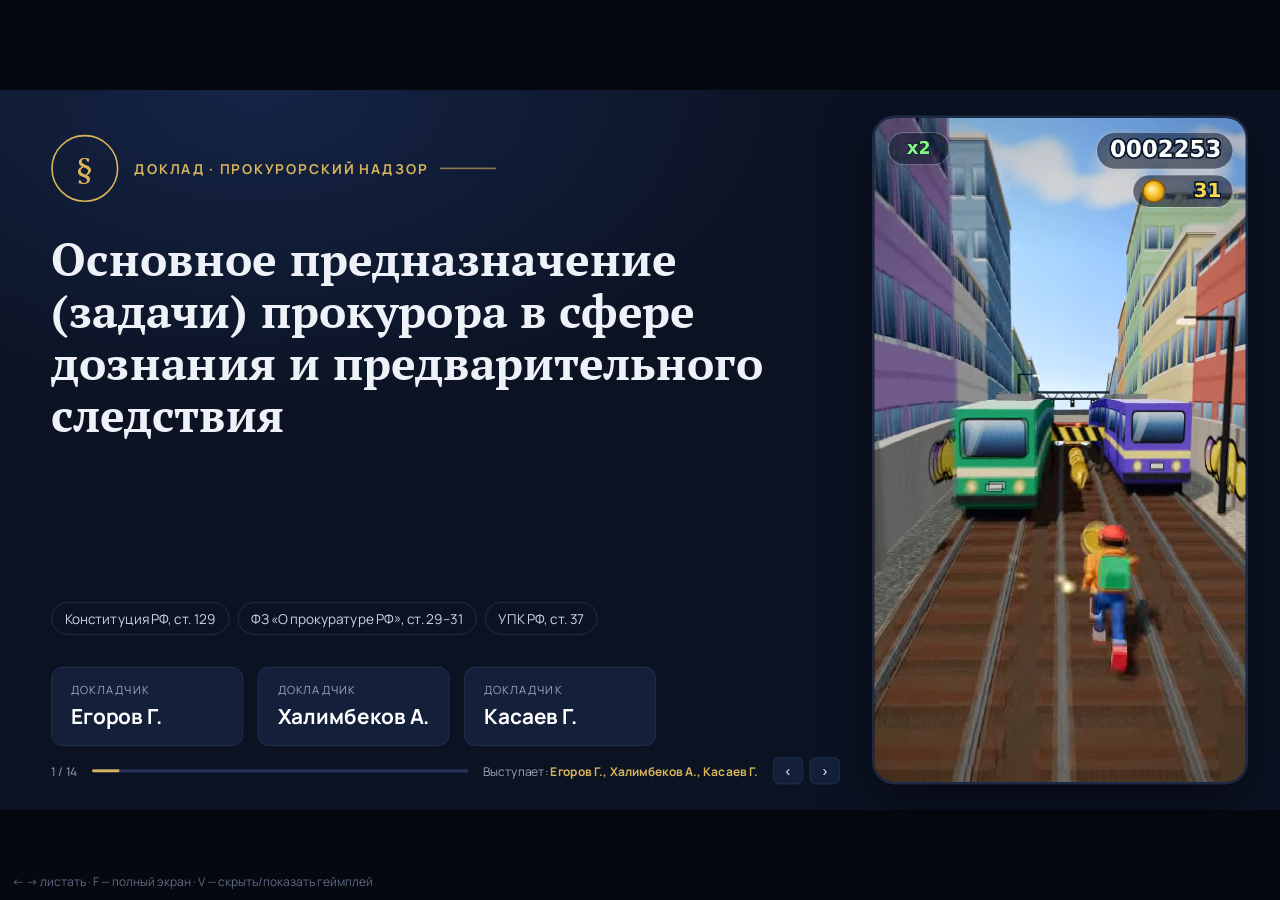
==== commit 98efbdfb: "HTML-версия одним файлом со встроенным 3D-видео (WebM) Co-Authored-By: Claude Opus 5.5 <noreply@anth" ====
--- a/index.html
+++ b/index.html
@@ -404,7 +404,7 @@
   function use(src){v.src=src;v.load();}
   v.addEventListener('loadeddata',()=>{box.classList.add('has-video');v.play().catch(()=>{})});
   // сначала своё видео (media/gameplay.mp4), затем записанный 3D-раннер, иначе — анимация на canvas
-  const queue=['media/gameplay.mp4','media/runner-gameplay.mp4'];
+  const queue=['media/gameplay.mp4','media/runner-gameplay.webm','media/runner-gameplay.mp4'];
   v.addEventListener('error',()=>{box.classList.remove('has-video');if(queue.length)use(queue.shift())});
   use(queue.shift());
   addEventListener('dragover',e=>{e.preventDefault();box.classList.add('drag')});
